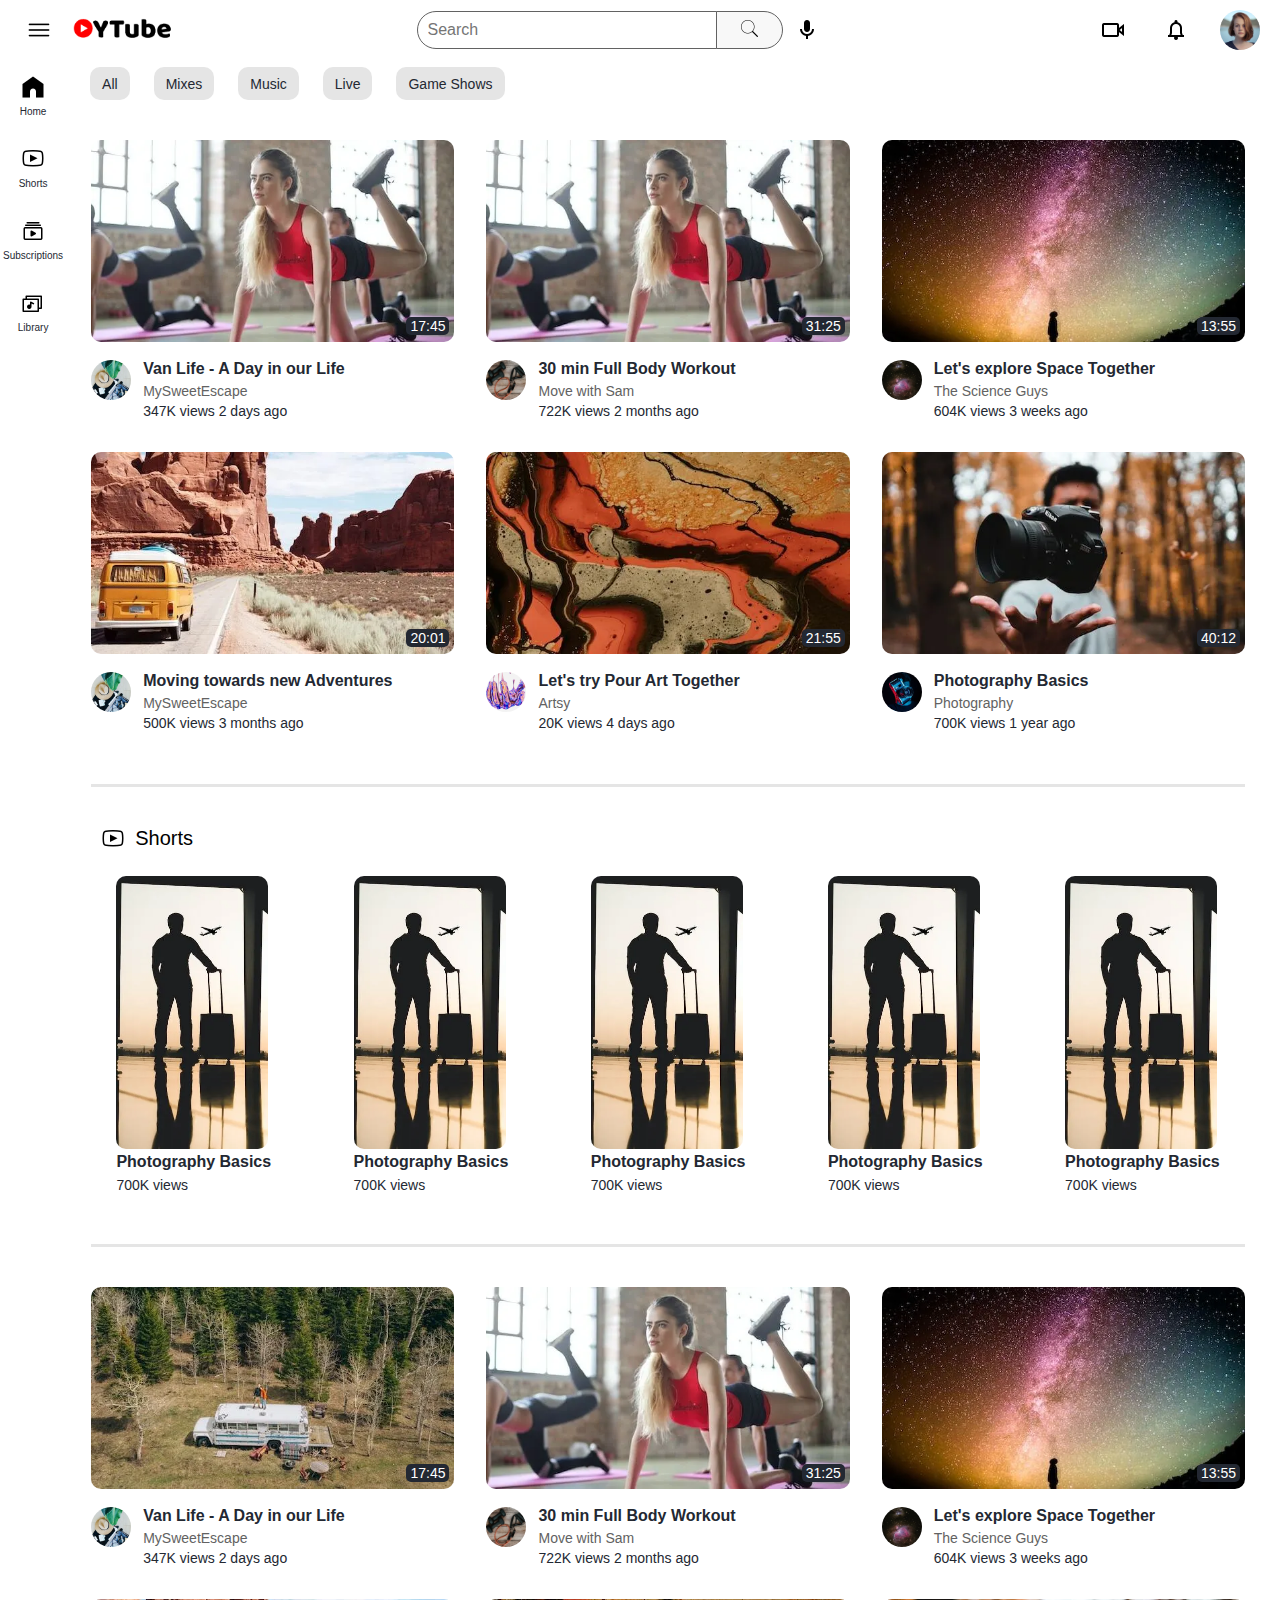
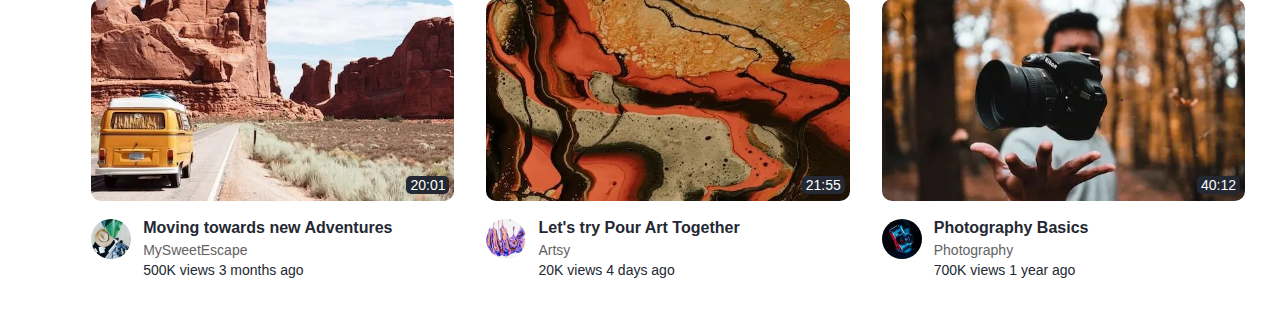
==== index.html @ 23b3bd8c "Add critical css" ====
<!DOCTYPE html>
<html lang="en">
<head>
    <meta charset="UTF-8">
    <meta http-equiv="X-UA-Compatible" content="IE=edge">
    <meta name="viewport" content="width=device-width, initial-scale=1.0">
    <meta name="description" content="So's version of a Youtube clone">
    <title>MyTube</title>
    
    <!--<link rel="stylesheet" href="critical.css"> -->
    <style type="text/css">
        * {
            margin: 0;
            padding: 0;
            font-family: "Roboto","Arial",sans-serif;
            box-sizing: border-box;
        }

        .bold {
            font-weight: 600;
        }

        .hidden {
            position: absolute;
            visibility:hidden;
            display:none;
        }


        a {
            color: #232832;
            text-decoration: none;
        }

        .overlay {
            background: #00000050;
            width: 100%;
            height: 100%;
            position: fixed;
            z-index: 2;
        }

        nav {
            display: flex;
            justify-content: space-between;
            width: 100%;
            height: 60px;
            padding: 10px 20px 10px 0px;
            
            background: #fff;
            z-index: 1;
            position: fixed;
        }



        /* ---------- TOP NAVIGATION BAR ---------- */

        /* ------ Nav left ------ */
        .nav-left {
            display: flex;
            justify-content: left;
            align-items: center;
            padding-left: 20px;
        }

        /* deals with aspect of icon hover */
        .round-icon {   
            padding: 7px;
            border-radius: 50%;
            cursor: pointer;
        }

        .logo {
            width: 100px;
            margin-left: 15px;
            cursor: pointer;
        }

        /* ------ Nav middle ------ */
        .nav-middle {
            display: flex;
            align-items: center;
        }

        .search-box {
            border: 1px solid #626262;
            border-radius: 20px 0 0 20px;
            padding: 9px 10px;
            width: 300px;
            display: flex;
            justify-content: space-between;
            margin-right: -1px;
        }

        .search-box input {
            border: none;
            outline: none;
            font-size: 16px;
        }

        .nav-middle button {
            background: #f8f8f8;
            border: none;
            border: 1px solid #626262;
            height: 38px;
            border-radius: 0 20px 20px 0;
            cursor: pointer;
            padding: 0 10px;
            margin-right: 5px;
        }

        .nav-middle button img {
            padding: 0 10px;
        }


        /* ------ Nav right ------ */
        .nav-right {
            display: flex;
            justify-content: left;
        }

        .nav-right ul {
            display: flex;
            justify-content: left;
            align-items: center;
        }

        ul li {
            display: flex;
            margin-left: 25px;
        }

        .user-icon {
            width: 40px;
            height: 40px;
            position: relative;
            overflow: hidden;
            border-radius: 50%;
            margin-left: 25px;
        }

        .user-icon img {
            height: 100%;
            width: auto;
            margin-left: -25%;
        }


        /* ---------- MAIN PAGE ---------- */

        .container {
            width: 100%;
            display: flex;
        }

        /* ------ Left Sidebar -- */
        .left-sidebar-small {
            width: 70px;
            font-size: 10px;
            margin-top: 40px;
            padding-top: 20px;
        }

        .icon {
            display: flex;
            flex-direction: column;
            align-items: center;
            padding: 15px 0;
            margin: 0px 3px;
            border-radius: 5px;
        }

        .icon img {
            margin-bottom: 7px;
            width: 24px;
            height: 24px;
        }


        .left-sidebar {
            width: 250px;
            left: -250px;
            background: #ffffff;
            position: fixed;
            overflow-y: hidden;
            top: 0px;
            bottom: 0;
            padding-top: 10px;
            z-index: 3;

            transition: 0.2s;
        }

        .links {
            padding: 12px;
        }

        .links p {
            padding: 4px 12px ;
            color: #232832;
            font-size: 16px;
        }

        .links a {
            display: flex;
            font-size: 14px;
            align-items: center;
            padding: 0 12px;
            height: 40px;
            border-radius: 8px;
        }

        .links a img {
            margin-right: 24px;
            width: 24px;
            height: auto;
        }

        hr {
            background-color: #e5e5e5;
            border: 0;
            height: 1px;
        }

        .left-sidebar hr {
            margin: 0 12px;
        }

        .subscription-img {
            border-radius: 50%;
        }

        .footer p {
            font-size: 12px;
            color: #626262;
        }

        /* ---------- Main Page ---------- */
        .main-container {
            display: flex;
            justify-content: center;
            width: 100%;
            padding: 0px 35px 70px 25px;
            margin-top: 60px;
        }

        /* ---- Sticky Genre List ---- */

        .genre-list {
            display: flex;
            width: 100%;
            margin-left: 80px;
            padding: 7px 10px 15px 10px;
            position: fixed;
            background: #fff;
            z-index: 1;
        }

        .genre-list a {
            background: #e5e5e5;
            height: 33px;
            border-radius: 10px;
            font-size: 14px;
            margin: 0 12px;
            padding: 12px;
            display: flex;
            align-items: center;
        }

        /* ---- Content ---- */
        .main-content {
            position: relative;
            top: 80px;
        }

        /* video grid */
        .video-grid {
            margin: 0 auto;
            display: grid;
            gap: 2rem;
            grid-template-columns: repeat(4, 1fr);
            justify-items: center; 
            
            /* display only first 2 rows of grid */
            grid-template-rows: 1fr 1fr;
            grid-auto-rows: 0;
            row-gap: 0;
            overflow: hidden;
        }



        .video {
            width: fit-content;
            margin-bottom: 2rem;
        }

        .thumbnail img {
            display: flex;
            width: 100%;
            aspect-ratio: 9/5;
            border-radius: 10px;
        }

        .thumbnail-overlay {
            position: relative;
            bottom: 25px ;
            display: flex;
            justify-content: flex-end;
        }

        .thumbnail-overlay span {
            color: #fff;
            background: #232832;
            font-size: 14px;
            padding: 1px 4px;
            border-radius: 5px;
            margin-right: 5px;
        }

        .thumbnail-details {
            display: flex;
        }



        .profile-image img{
            border-radius: 50%;
            width: 40px;
            /*aspect-ratio: 1/1;*/
            height: auto;
            margin-right: 12px;
        }

        .description h4 {
            margin-bottom: 5px;
            color: #232832;
        }

        .description p {
            font-size: 14px;
            margin-bottom: 3px;
            color: #626262;
        }

        .description span {
            font-size: 14px;
            color: #232832;
        }

        .main-container hr {
            height: 3px;
            margin-top: 20px;
            margin-bottom: 40px;
        }

        /* --- SHORTS --- */
        .shorts-container {
            margin-bottom: 50px;
        }

        .section-title {
            display: flex;
            align-items: center;
            margin: 25px 0;
        }

        .section-title img {
            margin: 0 10px;
        }

        .section-title span {
            font-size: 20px;
        }

        .shorts-gallery {
            max-width: 100%;
            margin: 0 auto;
            display: grid;
            gap: 2rem;
            grid-template-columns: repeat(6, 1fr);
            justify-items: center;

            /* display only first row of grid */
            grid-template-rows: 1fr;
            grid-auto-rows: 0;
            row-gap: 0;
            overflow: hidden;
        }

        .shorts-thumbnail {
            max-width: 9.5rem;
            display: flex;
        }

        .shorts-thumbnail img {
            width: 100%;
            aspect-ratio: 5/9;
            border-radius: 10px;
        }

        @media (max-width: 1407px) { 
            .video-grid {
                grid-template-columns: repeat(3, 1fr);
            }
            .shorts-gallery {
                grid-template-columns: repeat(5, 1fr);
            }
        }

        @media (max-width: 1152px) {
            .shorts-gallery {
                grid-template-columns: repeat(4, 1fr);
            }
        }

        @media (max-width: 1080px) { 
            .video-grid {
                grid-template-columns: repeat(2, 1fr);
            }
            .shorts-gallery {
                grid-template-columns: repeat(3, 1fr);
            }
        }

        @media (max-width: 900px) {
            .video-grid {
                grid-template-columns: repeat(1, 1fr);
            }
            .shorts-gallery {
                grid-template-columns: repeat(2, 1fr);
                max-width: 23rem;
            }
        }

    </style>


    <!-- load non-critical css asynchronously -->
    <link rel="preload" href="style.css" as="style" onload="this.onload=null;this.rel='stylesheet'">
    <noscript><link rel="stylesheet" href="style.css"></noscript>

    <link rel="shortcut icon" href="images/yt-favicon.ico"/>
</head>

<body>
    <div class="overlay hidden"></div>

    <!-- TOP NAVIGATION BAR -->
    <nav>
        <div class="nav-left">
            <img src="images/menu-icon.png" alt="" class="round-icon menu-icon" onclick="toggleSideNav()">
            <a href="index.html"><img src="images/logo.png" class="logo" alt="mytube logo"></a>
        </div>

        <div class="nav-middle">
            <div class="search-box">
                <input type="text" placeholder="Search">
            </div>
            <button><img src="images/icons8-search.png" alt="search"></button>
            <img src="images/microphone-icon.png" alt="" class="round-icon">

        </div>

        <div class="nav-right">
            <ul>
                <li class="round-icon"><img src="images/video-icon.png" alt=""></li>
                <li class="round-icon"><img src="images/bell-icon.png" alt=""></li>
            </ul>
            <div class="user-icon">
                <!--if browser supports WebP format, use that image; otherwise falls back to jpg version-->
                <picture>
                    <source srcset="images/user.webp" type="image/webp">
                    <img src="images/user.jpg" alt="">
                </picture>
            </div>
        </div>
    </nav>


    <!-- CONTENT -->
    <div class="container">
        
        <!-- LEFT SIDEBAR OPT 1 -->
        <div class="left-sidebar-small">
            <a class="icon" href="#"><img src="images/home.png" alt="">Home</a>
            <a class="icon" href="#"><img src="images/shorts.png" alt="">Shorts</a>
            <a class="icon" href="#"><img src="images/subscriptions.png" alt="">Subscriptions</a>
            <a class="icon" href="#"><img src="images/library.png" alt="">Library</a>
        </div>
        
        <!-- LEFT SIDEBAR OPT 2 -->
        <div class="left-sidebar">
            <div class="nav-left">
                <img src="images/menu-icon.png" alt="" class="round-icon menu-icon" onclick="toggleSideNav()">
                <a href="index.html"><img src="images/logo.png" class="logo" alt="mytube logo"></a>
            </div>

            <div class="links">
                <a href="#" class="bold"><img src="images/home.png" alt="">Home</a>
                <a href="#"><img src="images/shorts.png" alt="">Shorts</a>
                <a href="#"><img src="images/subscriptions.png" alt="">Subscriptions</a>
            </div>
            <hr>
            <div id="playlists" class="links">
                <a href="#"><img src="images/library.png" alt="">Library</a>
                <a href="#"><img src="images/history.png" alt="">History</a>
                <a href="#"><img src="images/videos.png" alt="">Your Videos</a>
                <a href="#"><img src="images/watchlater.png" alt="">Watch later</a>
                <a href="#"><img src="images/like.png" alt="">Liked videos</a>
                <a id="show-playlists" onclick="showPlaylists()" href="#"><img src="images/arrow-down.png" alt="">Show more</a>
                <a class="playl hidden" href="#"><img src="images/playlist.png" alt="">My Playlist 1</a>
                <a class="playl hidden" href="#"><img src="images/playlist.png" alt="">My Playlist 2</a>
                <a class="playl hidden" href="#"><img src="images/playlist.png" alt="">My Playlist 3</a>
            </div>
            <hr>
            <div id="subscriptions" class="links">
                <p>Subscriptions</p>
                <a href="#"><picture>
                    <source srcset="images/channel1.webp" type="image/webp">
                    <img src="images/channel1.jpg" alt="" class="subscription-img">
                </picture>Artsy</a>
                <a href="#"><picture>
                    <source srcset="images/channel2.webp" type="image/webp">
                    <img src="images/channel2.jpg" alt="" class="subscription-img">
                </picture>Photography</a>
                <a href="#"><picture>
                    <source srcset="images/channel3.webp" type="image/webp">
                    <img src="images/channel3.jpg" alt="" class="subscription-img">
                </picture>The Science Guys</a>
                <a href="#"><picture>
                    <source srcset="images/channel4.webp" type="image/webp">
                    <img src="images/channel4.jpg" alt="" class="subscription-img">
                </picture>Digitalz</a>
                <a id="show-subscript" onclick="showSubscriptions()" href="#"><img src="images/arrow-down.png" alt="">Show 2 more</a>
                <a class="subscript hidden" href="#"><picture>
                    <source srcset="images/channel5.webp" type="image/webp">
                    <img src="images/channel5.jpg" alt="" class="subscription-img">
                </picture>MySweetEscape</a>
                <a class="subscript hidden" href="#"><picture>
                    <source srcset="images/channel6.webp" type="image/webp">
                    <img src="images/channel6.jpg" alt="" class="subscription-img">
                </picture>Move with Sam</a>
            </div>
            <hr>
            <div class="links">
                <p>Explore</p>
                <a href="#"><img src="images/trending.png" alt="">Trending</a>
                <a href="#"><img src="images/music.png" alt="">Music</a>
                <a href="#"><img src="images/gaming.png" alt="">Gaming</a>
                <a href="#"><img src="images/sports.png" alt="">Sports</a>
            </div>
            <hr>
            <div class="links">
                <p>More from YTube</p>
                <a href="#"><img src="images/yt-premium.png" alt="">YTube Premium</a>
                <a href="#"><img src="images/yt-studio.png" alt="">YTube Studio</a>
                <a href="#"><img src="images/yt-music.png" alt="">YTube Music</a>
                <a href="#"><img src="images/yt-kids.png" alt="">YTube Kids</a>
            </div>
            <hr>
            <div class="links">
                <a href="#"><img src="images/settings.png" alt="">Settings</a>
                <a href="#"><img src="images/report.png" alt="">Report history</a>
                <a href="#"><img src="images/help.png" alt="">Help</a>
                <a href="#"><img src="images/feedback.png" alt="">Send feedback</a>
            </div>
            <hr>
            <div class="footer links">
                <p>Copyright 2023 - Sonia S.</p>
            </div>
        </div>
        

        <!-- MAIN CONTENT -->
        <div class="main-container">

            <!-- Genres -->
            <div class="genre-list">
                <a href="#">All</a>
                <a href="#">Mixes</a>
                <a href="#">Music</a>
                <a href="#">Live</a>
                <a href="#">Game Shows</a>
                <!--<a href="#">Arts</a>
                <a href="#">Cooking</a>
                <a href="#">Watched</a>
                <a href="#">New</a> -->
            </div>


            <div class="main-content">

                <!-- Videos -->
                <div class="video-grid">
                    <div class="video">
                        <div class="thumbnail">
                            <a href="video.html">
                                <picture>
                                    <source srcset="images/thumbnail2.webp" type="image/webp">
                                    <img src="images/thumbnail1.jpg" alt="">
                                </picture> 
                                <div class="thumbnail-overlay">
                                    <span>17:45</span>
                                </div>
                            </a>
                        </div>
                        <div class="thumbnail-details">
                            <div class="profile-image">
                                <picture>
                                    <source srcset="images/channel5.webp" type="image/webp">
                                    <img src="images/channel5.jpg" alt="">
                                </picture> 
                            </div> 
                            <div class="description">
                                <h4>Van Life - A Day in our Life</h4>
                                <p>MySweetEscape</p>
                                <span>347K views 2 days ago</span>
                            </div> 
                        </div>
                    </div>
                    <div class="video">
                        <div class="thumbnail">
                            <a href="video.html">
                                <picture>
                                    <source srcset="images/thumbnail2.webp" type="image/webp">
                                    <img src="images/thumbnail2.jpg" alt="">
                                </picture> 
                                <div class="thumbnail-overlay">
                                    <span>31:25</span>
                                </div>  
                            </a>
                        </div>
                        <div class="thumbnail-details">
                            <div class="profile-image">
                                <picture>
                                    <source srcset="images/channel6.webp" type="image/webp">
                                    <img src="images/channel6.jpg" alt="">
                                </picture>
                            </div>
                            <div class="description">
                                <h4>30 min Full Body Workout</h4>
                                <p>Move with Sam</p>
                                <span>722K views 2 months ago</span>
                            </div>
                        </div>
                    </div>
                    <div class="video">
                        <div class="thumbnail">
                            <a href="video.html">
                                <picture>
                                    <source srcset="images/thumbnail3.webp" type="image/webp">
                                    <img src="images/thumbnail3.jpg" alt="">
                                </picture> 
                                <div class="thumbnail-overlay">
                                    <span>13:55</span>
                                </div>
                            </a>
                        </div>
                        <div class="thumbnail-details">
                            <div class="profile-image">
                                <picture>
                                    <source srcset="images/channel3.webp" type="image/webp">
                                    <img src="images/channel3.jpg" alt="">
                                </picture>
                            </div>
                            <div class="description">
                                <h4>Let's explore Space Together</h4>
                                <p>The Science Guys</p>
                                <span>604K views 3 weeks ago</span>
                            </div>
                        </div>
                    </div>  
                    <div class="video">
                        <div class="thumbnail">
                            <a href="video.html">
                                <picture>
                                    <source srcset="images/thumbnail4.webp" type="image/webp">
                                    <img src="images/thumbnail4.jpg" alt="">
                                </picture> 
                                <div class="thumbnail-overlay">
                                    <span>20:01</span>
                                </div>
                            </a>
                        </div>
                        <div class="thumbnail-details">
                            <div class="profile-image">
                                <picture>
                                    <source srcset="images/channel5.webp" type="image/webp">
                                    <img src="images/channel5.jpg" alt="">
                                </picture>
                            </div>
                            <div class="description">
                                <h4>Moving towards new Adventures</h4>
                                <p>MySweetEscape</p>
                                <span>500K views 3 months ago</span>
                            </div>
                        </div>
                    </div> 
                    <div class="video">
                        <div class="thumbnail">
                            <a href="video.html">
                                <picture>
                                    <source srcset="images/thumbnail5.webp" type="image/webp">
                                    <img src="images/thumbnail5.jpg" alt="">
                                </picture> 
                                <div class="thumbnail-overlay">
                                    <span>21:55</span>
                                </div>
                            </a>
                        </div>
                        <div class="thumbnail-details">
                            <div class="profile-image">
                                <picture>
                                    <source srcset="images/channel4.webp" type="image/webp">
                                    <img src="images/channel4.jpg" alt="">
                                </picture>
                            </div>
                            <div class="description">
                                <h4>Let's try Pour Art Together</h4>
                                <p>Artsy</p>
                                <span>20K views 4 days ago</span>
                            </div>
                        </div>
                    </div> 
                    <div class="video">
                        <div class="thumbnail">
                            <a href="video.html">
                                <picture>
                                    <source srcset="images/thumbnail6.webp" type="image/webp">
                                    <img src="images/thumbnail6.jpg" alt="">
                                </picture> 
                                <div class="thumbnail-overlay">
                                    <span>40:12</span>
                                </div>
                            </a>
                        </div>
                        <div class="thumbnail-details">
                            <div class="profile-image">
                                <picture>
                                    <source srcset="images/channel2.webp" type="image/webp">
                                    <img src="images/channel2.jpg" alt="">
                                </picture>
                            </div>
                            <div class="description">
                                <h4>Photography Basics</h4>
                                <p>Photography</p>
                                <span>700K views 1 year ago</span>
                            </div>
                        </div>
                    </div>  
                    <div class="video">
                        <div class="thumbnail">
                            <a href="video.html">
                                <picture>
                                    <source srcset="images/thumbnail1.webp" type="image/webp">
                                    <img src="images/thumbnail1.jpg" alt="">
                                </picture>  
                                <div class="thumbnail-overlay">
                                    <span>17:45</span>
                                </div>
                            </a>
                            
                        </div>
                        <div class="thumbnail-details">
                            <div class="profile-image">
                                <picture>
                                    <source srcset="images/channel5.webp" type="image/webp">
                                    <img src="images/channel5.jpg" alt="">
                                </picture>
                            </div> 
                            <div class="description">
                                <h4>Van Life - A Day in our Life</h4>
                                <p>MySweetEscape</p>
                                <span>347K views 2 days ago</span>
                            </div> 
                        </div>
                    </div>
                    <div class="video">
                        <div class="thumbnail">
                            <a href="video.html">
                                <picture>
                                    <source srcset="images/thumbnail2.webp" type="image/webp">
                                    <img src="images/thumbnail2.jpg" alt="">
                                </picture> 
                                <div class="thumbnail-overlay">
                                    <span>31:25</span>
                                </div>  
                            </a>
                        </div>
                        <div class="thumbnail-details">
                            <div class="profile-image">
                                <picture>
                                    <source srcset="images/channel6.webp" type="image/webp">
                                    <img src="images/channel6.jpg" alt="">
                                </picture>
                            </div>
                            <div class="description">
                                <h4>30 min Full Body Workout</h4>
                                <p>Move with Sam</p>
                                <span>722K views 2 months ago</span>
                            </div>
                        </div>
                    </div>                
                </div>

                <hr>

                <!-- Shorts -->
                <div class="shorts-container">
                    <div class="section-title">
                        <img src="images/shorts.png" alt="">
                    <span>Shorts</span>
                    </div>
                    <div class="shorts-gallery">
                        <div class="shorts">
                            <div class="shorts-thumbnail">
                                <a href="#">
                                    <picture>
                                        <source srcset="images/short1.webp" type="image/webp">
                                        <img src="images/short1.jpg" alt="Short video titled short 1">
                                    </picture>
                                </a>
                            </div>
                            <div class="thumbnail-details">
                                <div class="description">
                                    <h4>Photography Basics</h4>
                                    <span>700K views</span>
                                </div>
                            </div>
                        </div> 
                        <div class="shorts">
                            <div class="shorts-thumbnail">
                                <a href="#">
                                    <picture>
                                        <source srcset="images/short1.webp" type="image/webp">
                                        <img src="images/short1.jpg" alt="Short video titled short 2">
                                    </picture>
                                </a>
                            </div>
                            <div class="thumbnail-details">
                                <div class="description">
                                    <h4>Photography Basics</h4>
                                    <span>700K views</span>
                                </div>
                            </div>
                        </div> 
                        <div class="shorts">
                            <div class="shorts-thumbnail">
                                <a href="#">
                                    <picture>
                                        <source srcset="images/short1.webp" type="image/webp">
                                        <img src="images/short1.jpg" alt="Short video titled short 3">
                                    </picture>
                                </a>
                            </div>
                            <div class="thumbnail-details">
                                <div class="description">
                                    <h4>Photography Basics</h4>
                                    <span>700K views</span>
                                </div>
                            </div>
                        </div> 
                        <div class="shorts">
                            <div class="shorts-thumbnail">
                                <a href="#">
                                    <picture>
                                        <source srcset="images/short1.webp" type="image/webp">
                                        <img src="images/short1.jpg" alt="Short video titled short 4">
                                    </picture>
                                </a>
                            </div>
                            <div class="thumbnail-details">
                                <div class="description">
                                    <h4>Photography Basics</h4>
                                    <span>700K views</span>
                                </div>
                            </div>
                        </div> 
                        <div class="shorts">
                            <div class="shorts-thumbnail">
                                <a href="#">
                                    <picture>
                                        <source srcset="images/short1.webp" type="image/webp">
                                        <img src="images/short1.jpg" alt="Short video titled short 5">
                                    </picture>
                                </a>
                            </div>
                            <div class="thumbnail-details">
                                <div class="description">
                                    <h4>Photography Basics</h4>
                                    <span>700K views</span>
                                </div>
                            </div>
                        </div> 
                        <div class="shorts">
                            <div class="shorts-thumbnail">
                                <a href="#">
                                    <picture>
                                        <source srcset="images/short1.webp" type="image/webp">
                                        <img src="images/short1.jpg" alt="Short video titled short 6">
                                    </picture>
                                </a>
                            </div>
                            <div class="thumbnail-details">
                                <div class="description">
                                    <h4>Photography Basics</h4>
                                    <span>700K views</span>
                                </div>
                            </div>
                        </div> 
                    </div>
                </div>

                <hr>
                
                <!-- Videos -->
                <div class="video-grid">
                    <div class="video">
                        <div class="thumbnail">
                            <a href="video.html">
                                <picture>
                                    <source srcset="images/thumbnail1.webp" type="image/webp">
                                    <img src="images/thumbnail1.jpg" alt="">
                                </picture> 
                                <div class="thumbnail-overlay">
                                    <span>17:45</span>
                                </div>
                            </a>
                            
                        </div>
                        <div class="thumbnail-details">
                            <div class="profile-image">
                                <picture>
                                    <source srcset="images/channel5.webp" type="image/webp">
                                    <img src="images/channel5.jpg" alt="">
                                </picture> 
                            </div> 
                            <div class="description">
                                <h4>Van Life - A Day in our Life</h4>
                                <p>MySweetEscape</p>
                                <span>347K views 2 days ago</span>
                            </div> 
                        </div>
                    </div>
                    <div class="video">
                        <div class="thumbnail">
                            <a href="video.html">
                                <picture>
                                    <source srcset="images/thumbnail2.webp" type="image/webp">
                                    <img src="images/thumbnail2.jpg" alt="">
                                </picture> 
                                <div class="thumbnail-overlay">
                                    <span>31:25</span>
                                </div>  
                            </a>
                        </div>
                        <div class="thumbnail-details">
                            <div class="profile-image">
                                <picture>
                                    <source srcset="images/channel6.webp" type="image/webp">
                                    <img src="images/channel6.jpg" alt="">
                                </picture>
                            </div>
                            <div class="description">
                                <h4>30 min Full Body Workout</h4>
                                <p>Move with Sam</p>
                                <span>722K views 2 months ago</span>
                            </div>
                        </div>
                    </div>
                    <div class="video">
                        <div class="thumbnail">
                            <a href="video.html">
                                <picture>
                                    <source srcset="images/thumbnail3.webp" type="image/webp">
                                    <img src="images/thumbnail3.jpg" alt="">
                                </picture> 
                                <div class="thumbnail-overlay">
                                    <span>13:55</span>
                                </div>
                            </a>
                        </div>
                        <div class="thumbnail-details">
                            <div class="profile-image">
                                <picture>
                                    <source srcset="images/channel3.webp" type="image/webp">
                                    <img src="images/channel3.jpg" alt="">
                                </picture>
                            </div>
                            <div class="description">
                                <h4>Let's explore Space Together</h4>
                                <p>The Science Guys</p>
                                <span>604K views 3 weeks ago</span>
                            </div>
                        </div>
                    </div>  
                    <div class="video">
                        <div class="thumbnail">
                            <a href="video.html">
                                <picture>
                                    <source srcset="images/thumbnail4.webp" type="image/webp">
                                    <img src="images/thumbnail4.jpg" alt="">
                                </picture> 
                                <div class="thumbnail-overlay">
                                    <span>20:01</span>
                                </div>
                            </a>
                        </div>
                        <div class="thumbnail-details">
                            <div class="profile-image">
                                <picture>
                                    <source srcset="images/channel5.webp" type="image/webp">
                                    <img src="images/channel5.jpg" alt="">
                                </picture>
                            </div>
                            <div class="description">
                                <h4>Moving towards new Adventures</h4>
                                <p>MySweetEscape</p>
                                <span>500K views 3 months ago</span>
                            </div>
                        </div>
                    </div> 
                    <div class="video">
                        <div class="thumbnail">
                            <a href="video.html">
                                <picture>
                                    <source srcset="images/thumbnail5.webp" type="image/webp">
                                    <img src="images/thumbnail5.jpg" alt="">
                                </picture> 
                                <div class="thumbnail-overlay">
                                    <span>21:55</span>
                                </div>
                            </a>
                        </div>
                        <div class="thumbnail-details">
                            <div class="profile-image">
                                <picture>
                                    <source srcset="images/channel4.webp" type="image/webp">
                                    <img src="images/channel4.jpg" alt="">
                                </picture>
                            </div>
                            <div class="description">
                                <h4>Let's try Pour Art Together</h4>
                                <p>Artsy</p>
                                <span>20K views 4 days ago</span>
                            </div>
                        </div>
                    </div> 
                    <div class="video">
                        <div class="thumbnail">
                            <a href="video.html">
                                <picture>
                                    <source srcset="images/thumbnail6.webp" type="image/webp">
                                    <img src="images/thumbnail6.jpg" alt="">
                                </picture> 
                                <div class="thumbnail-overlay">
                                    <span>40:12</span>
                                </div>
                            </a>
                        </div>
                        <div class="thumbnail-details">
                            <div class="profile-image">
                                <picture>
                                    <source srcset="images/channel2.webp" type="image/webp">
                                    <img src="images/channel2.jpg" alt="">
                                </picture>
                            </div>
                            <div class="description">
                                <h4>Photography Basics</h4>
                                <p>Photography</p>
                                <span>700K views 1 year ago</span>
                            </div>
                        </div>
                    </div>  
                    <div class="video">
                        <div class="thumbnail">
                            <a href="video.html">
                                <picture>
                                    <source srcset="images/thumbnail1.webp" type="image/webp">
                                    <img src="images/thumbnail1.jpg" alt="">
                                </picture>  
                                <div class="thumbnail-overlay">
                                    <span>17:45</span>
                                </div>
                            </a>
                            
                        </div>
                        <div class="thumbnail-details">
                            <div class="profile-image">
                                <picture>
                                    <source srcset="images/channel5.webp" type="image/webp">
                                    <img src="images/channel5.jpg" alt="">
                                </picture>
                            </div> 
                            <div class="description">
                                <h4>Van Life - A Day in our Life</h4>
                                <p>MySweetEscape</p>
                                <span>347K views 2 days ago</span>
                            </div> 
                        </div>
                    </div>
                    <div class="video">
                        <div class="thumbnail">
                            <a href="video.html">
                                <picture>
                                    <source srcset="images/thumbnail2.webp" type="image/webp">
                                    <img src="images/thumbnail2.jpg" alt="">
                                </picture> 
                                <div class="thumbnail-overlay">
                                    <span>31:25</span>
                                </div>  
                            </a>
                        </div>
                        <div class="thumbnail-details">
                            <div class="profile-image">
                                <picture>
                                    <source srcset="images/channel6.webp" type="image/webp">
                                    <img src="images/channel6.jpg" alt="">
                                </picture>
                            </div>
                            <div class="description">
                                <h4>30 min Full Body Workout</h4>
                                <p>Move with Sam</p>
                                <span>722K views 2 months ago</span>
                            </div>
                        </div>
                    </div>                
                </div>
            </div>

        </div>


    </div>

    <script src="script.js" defer></script>
</body>
</html>
---- critical.css ----
* {
    margin: 0;
    padding: 0;
    font-family: "Roboto","Arial",sans-serif;
    box-sizing: border-box;
}

.bold {
    font-weight: 600;
}

.hidden {
    position: absolute;
    visibility:hidden;
    display:none;
}


a {
    color: #232832;
    text-decoration: none;
}

.overlay {
    background: #00000050;
    width: 100%;
    height: 100%;
    position: fixed;
    z-index: 2;
}

nav {
    display: flex;
    justify-content: space-between;
    width: 100%;
    height: 60px;
    padding: 10px 20px 10px 0px;
    
    background: #fff;
    z-index: 1;
    position: fixed;
}



/* ---------- TOP NAVIGATION BAR ---------- */

/* ------ Nav left ------ */
.nav-left {
    display: flex;
    justify-content: left;
    align-items: center;
    padding-left: 20px;
}

/* deals with aspect of icon hover */
.round-icon {   
    padding: 7px;
    border-radius: 50%;
    cursor: pointer;
}

.logo {
    width: 100px;
    margin-left: 15px;
    cursor: pointer;
}

/* ------ Nav middle ------ */
.nav-middle {
    display: flex;
    align-items: center;
}

.search-box {
    border: 1px solid #626262;
    border-radius: 20px 0 0 20px;
    padding: 9px 10px;
    width: 300px;
    display: flex;
    justify-content: space-between;
    margin-right: -1px;
}

.search-box input {
    border: none;
    outline: none;
    font-size: 16px;
}

.nav-middle button {
    background: #f8f8f8;
    border: none;
    border: 1px solid #626262;
    height: 38px;
    border-radius: 0 20px 20px 0;
    cursor: pointer;
    padding: 0 10px;
    margin-right: 5px;
}

.nav-middle button img {
    padding: 0 10px;
}


/* ------ Nav right ------ */
.nav-right {
    display: flex;
    justify-content: left;
}

.nav-right ul {
    display: flex;
    justify-content: left;
    align-items: center;
}

ul li {
    display: flex;
    margin-left: 25px;
}

.user-icon {
    width: 40px;
    height: 40px;
    position: relative;
    overflow: hidden;
    border-radius: 50%;
    margin-left: 25px;
}

.user-icon img {
    height: 100%;
    width: auto;
    margin-left: -25%;
}


/* ---------- MAIN PAGE ---------- */

.container {
    width: 100%;
    display: flex;
}

/* ------ Left Sidebar -- */
.left-sidebar-small {
    width: 70px;
    font-size: 10px;
    margin-top: 40px;
    padding-top: 20px;
}

.icon {
    display: flex;
    flex-direction: column;
    align-items: center;
    padding: 15px 0;
    margin: 0px 3px;
    border-radius: 5px;
}

.icon img {
    margin-bottom: 7px;
    width: 24px;
    height: 24px;
}


.left-sidebar {
    width: 250px;
    left: -250px;
    background: #ffffff;
    position: fixed;
    overflow-y: hidden;
    top: 0px;
    bottom: 0;
    padding-top: 10px;
    z-index: 3;

    transition: 0.2s;
}

.links {
    padding: 12px;
}

.links p {
    padding: 4px 12px ;
    color: #232832;
    font-size: 16px;
}

.links a {
    display: flex;
    font-size: 14px;
    align-items: center;
    padding: 0 12px;
    height: 40px;
    border-radius: 8px;
}

.links a img {
    margin-right: 24px;
    width: 24px;
    height: auto;
}

hr {
    background-color: #e5e5e5;
    border: 0;
    height: 1px;
}

.left-sidebar hr {
    margin: 0 12px;
}

.subscription-img {
    border-radius: 50%;
}

.footer p {
    font-size: 12px;
    color: #626262;
}

/* ---------- Main Page ---------- */
.main-container {
    display: flex;
    justify-content: center;
    width: 100%;
    padding: 0px 35px 70px 25px;
    margin-top: 60px;
}

/* ---- Sticky Genre List ---- */

.genre-list {
    display: flex;
    width: 100%;
    margin-left: 80px;
    padding: 7px 10px 15px 10px;
    position: fixed;
    background: #fff;
    z-index: 1;
}

.genre-list a {
    background: #e5e5e5;
    height: 33px;
    border-radius: 10px;
    font-size: 14px;
    margin: 0 12px;
    padding: 12px;
    display: flex;
    align-items: center;
}

/* ---- Content ---- */
.main-content {
    position: relative;
    top: 80px;
}

/* video grid */
.video-grid {
    margin: 0 auto;
    display: grid;
    gap: 2rem;
    grid-template-columns: repeat(4, 1fr);
    justify-items: center; 
    
    /* display only first 2 rows of grid */
    grid-template-rows: 1fr 1fr;
    grid-auto-rows: 0;
    row-gap: 0;
    overflow: hidden;
}



.video {
    width: fit-content;
    margin-bottom: 2rem;
}

.thumbnail img {
    display: flex;
    width: 100%;
    aspect-ratio: 9/5;
    border-radius: 10px;
}

.thumbnail-overlay {
    position: relative;
    bottom: 25px ;
    display: flex;
    justify-content: flex-end;
}

.thumbnail-overlay span {
    color: #fff;
    background: #232832;
    font-size: 14px;
    padding: 1px 4px;
    border-radius: 5px;
    margin-right: 5px;
}

.thumbnail-details {
    display: flex;
}



.profile-image img{
    border-radius: 50%;
    width: 40px;
    /*aspect-ratio: 1/1;*/
    height: auto;
    margin-right: 12px;
}

.description h4 {
    margin-bottom: 5px;
    color: #232832;
}

.description p {
    font-size: 14px;
    margin-bottom: 3px;
    color: #626262;
}

.description span {
    font-size: 14px;
    color: #232832;
}

.main-container hr {
    height: 3px;
    margin-top: 20px;
    margin-bottom: 40px;
}

/* --- SHORTS --- */
.shorts-container {
    margin-bottom: 50px;
}

.section-title {
    display: flex;
    align-items: center;
    margin: 25px 0;
}

.section-title img {
    margin: 0 10px;
}

.section-title span {
    font-size: 20px;
}

.shorts-gallery {
    max-width: 100%;
    margin: 0 auto;
    display: grid;
    gap: 2rem;
    grid-template-columns: repeat(6, 1fr);
    justify-items: center;

    /* display only first row of grid */
    grid-template-rows: 1fr;
    grid-auto-rows: 0;
    row-gap: 0;
    overflow: hidden;
}

.shorts-thumbnail {
    max-width: 9.5rem;
    display: flex;
}

.shorts-thumbnail img {
    width: 100%;
    aspect-ratio: 5/9;
    border-radius: 10px;
}

@media (max-width: 1407px) { 
    .video-grid {
        grid-template-columns: repeat(3, 1fr);
    }
    .shorts-gallery {
        grid-template-columns: repeat(5, 1fr);
    }
}

@media (max-width: 1152px) {
    .shorts-gallery {
        grid-template-columns: repeat(4, 1fr);
    }
}

@media (max-width: 1080px) { 
    .video-grid {
        grid-template-columns: repeat(2, 1fr);
    }
    .shorts-gallery {
        grid-template-columns: repeat(3, 1fr);
    }
}

@media (max-width: 900px) {
    .video-grid {
        grid-template-columns: repeat(1, 1fr);
    }
    .shorts-gallery {
        grid-template-columns: repeat(2, 1fr);
        max-width: 23rem;
    }
}
---- style.css ----
/* ---------- TOP NAVIGATION BAR ---------- */


/* ------ Nav left ------ */

.round-icon:hover {
    background-color: #e5e5e5;
}

/* ------ Nav middle ------ */
.nav-middle button:hover {
    background: #f2f2f2;
}


/* ---------------------------------------------------------------------- */

/* ---------- MAIN PAGE ---------- */


/* ------ Left Sidebar -- */

.icon:hover {
    background: #e5e5e5;
}

.left-sidebar:hover {
    overflow-y: scroll;
}

.left-sidebar::-webkit-scrollbar {
    width: 10px;
}

.left-sidebar::-webkit-scrollbar-thumb {
    background: #6262628e; 
    border-radius: 10px;
}

.links a:hover {
    background-color: #f2f2f2;
}



/* ---------------------------------- */
/* ----------- VIDEO PAGE ----------- */
/* ---------------------------------- */

.main {
    display: flex;
    justify-content: center;
    width: 100%;
    padding: 70px 35px 70px 25px;
}

/* ------- CONTENT ------- */
.content {
    /*width: 100%;*/
    width: 1200px;
    margin-right: 20px;
}

iframe {
    width: 100%;
    
    min-height: 400px;
    margin: 10px 0;
}

.detail-header {
    margin: 10px 0;
    display: flex;
    justify-content: space-between;
}

button {
    border: none;
    padding: 5px 10px;
    height: fit-content;
    background: none;
}

button:hover {
    cursor: pointer;
}

.detail-header button {
    background: #f2f2f2;
    border-radius: 30px;
    font-size: 14px;
    font-weight: 600;
}

.detail-header button:hover {
    background: #e5e5e5;
}

.left {
    display: flex;
}

button span {
    margin-left: 5px;
}

.subscribed-btn {
    margin-left: 20px;
    display: flex;
    align-items: center;
}

.right {
    display: flex;
}

.reaction-btn {
    margin-left: 20px;
    display: flex;
    align-items: center;
}

#like-btn {
    border-radius: 30px 0 0 30px;
    border-right: 1px solid #e5e5e5;
}

#dislike-btn {
    border-radius: 0 30px 30px 0;
    margin-left: 0;
}

.video-description {
    background: #f2f2f2;
    margin: 20px 0;
    padding: 15px;
    border-radius: 10px;
    line-height: 20px;
    font-size: 14px;
}

.description-header {
    font-weight: 600;
}

.video-description .hashtag {
    color: #7f7f7f;
}

.heading {
    display: flex;
    align-items: center;
    margin-bottom: 20px;
}

.heading h4 {
    margin-right: 30px;
}

.sort-btn {
    display: flex;
    align-items: center;
    font-size: 13px;
    font-weight: 600;
    padding: 0;
}

.sort-btn img {
    margin-right: 7px;
}

.description {
    width: 100%;
}

.description input {
    border: none;
    margin: 5px 0;
    font-size: 14px;
}

.comments {
    margin-top: 30px;
}

.user-id {
    font-weight: 600;
    font-size: 13px;
}

.comment-date {
    font-size: 12px;
    color: #626262;
}

.comment-text {
    margin-top: 7px;
    margin-bottom: 10px;
    font-size: 14px;
}

.reactions {
    display: flex;
    align-items: center;
    font-size: 12px;
}

.reactions div {
    margin-right: 15px;
}

.comment-likes {
    display: flex;
    align-items: center;
}

.comment-likes span {
    margin-left: 6px;
    color: #626262;
}

.replies button {
    border-radius: 30px;
    color: #2961d3;
    display: flex;
    align-items: center;
    margin-left: -8px;
    margin-top: 5px;
}

.replies button:hover {
    background: #5aa6f73a;
}

.comments .thumbnail-details {
    margin-bottom: 15px;
}



/* ------- RIGHT SIDEBAR ------- */
.right-sidebar {
    width: 550px; 
    margin-top: 10px;
}

.right-sidebar .thumbnail-details {
    margin-bottom: 5px;
    cursor: pointer;
}
.right-sidebar h4 {
    font-size: 14px;
}

.right-sidebar p, .right-sidebar span {
    font-size: 12px;
    color: #626262;
}

.small-thumbnail img {
    width: 160px;
    border-radius: 10px;
    margin-right: 10px;
}


@media (max-width: 1000px) {
    .main {
        /*display: block;*/
        margin-right: 25px;
    }
    .content {
        width: 100%;
    }
    .right-sidebar {
        width: 100%;
        margin-bottom: 40px;
    }
    
}
---- style.css ----
/* ---------- TOP NAVIGATION BAR ---------- */


/* ------ Nav left ------ */

.round-icon:hover {
    background-color: #e5e5e5;
}

/* ------ Nav middle ------ */
.nav-middle button:hover {
    background: #f2f2f2;
}


/* ---------------------------------------------------------------------- */

/* ---------- MAIN PAGE ---------- */


/* ------ Left Sidebar -- */

.icon:hover {
    background: #e5e5e5;
}

.left-sidebar:hover {
    overflow-y: scroll;
}

.left-sidebar::-webkit-scrollbar {
    width: 10px;
}

.left-sidebar::-webkit-scrollbar-thumb {
    background: #6262628e; 
    border-radius: 10px;
}

.links a:hover {
    background-color: #f2f2f2;
}



/* ---------------------------------- */
/* ----------- VIDEO PAGE ----------- */
/* ---------------------------------- */

.main {
    display: flex;
    justify-content: center;
    width: 100%;
    padding: 70px 35px 70px 25px;
}

/* ------- CONTENT ------- */
.content {
    /*width: 100%;*/
    width: 1200px;
    margin-right: 20px;
}

iframe {
    width: 100%;
    
    min-height: 400px;
    margin: 10px 0;
}

.detail-header {
    margin: 10px 0;
    display: flex;
    justify-content: space-between;
}

button {
    border: none;
    padding: 5px 10px;
    height: fit-content;
    background: none;
}

button:hover {
    cursor: pointer;
}

.detail-header button {
    background: #f2f2f2;
    border-radius: 30px;
    font-size: 14px;
    font-weight: 600;
}

.detail-header button:hover {
    background: #e5e5e5;
}

.left {
    display: flex;
}

button span {
    margin-left: 5px;
}

.subscribed-btn {
    margin-left: 20px;
    display: flex;
    align-items: center;
}

.right {
    display: flex;
}

.reaction-btn {
    margin-left: 20px;
    display: flex;
    align-items: center;
}

#like-btn {
    border-radius: 30px 0 0 30px;
    border-right: 1px solid #e5e5e5;
}

#dislike-btn {
    border-radius: 0 30px 30px 0;
    margin-left: 0;
}

.video-description {
    background: #f2f2f2;
    margin: 20px 0;
    padding: 15px;
    border-radius: 10px;
    line-height: 20px;
    font-size: 14px;
}

.description-header {
    font-weight: 600;
}

.video-description .hashtag {
    color: #7f7f7f;
}

.heading {
    display: flex;
    align-items: center;
    margin-bottom: 20px;
}

.heading h4 {
    margin-right: 30px;
}

.sort-btn {
    display: flex;
    align-items: center;
    font-size: 13px;
    font-weight: 600;
    padding: 0;
}

.sort-btn img {
    margin-right: 7px;
}

.description {
    width: 100%;
}

.description input {
    border: none;
    margin: 5px 0;
    font-size: 14px;
}

.comments {
    margin-top: 30px;
}

.user-id {
    font-weight: 600;
    font-size: 13px;
}

.comment-date {
    font-size: 12px;
    color: #626262;
}

.comment-text {
    margin-top: 7px;
    margin-bottom: 10px;
    font-size: 14px;
}

.reactions {
    display: flex;
    align-items: center;
    font-size: 12px;
}

.reactions div {
    margin-right: 15px;
}

.comment-likes {
    display: flex;
    align-items: center;
}

.comment-likes span {
    margin-left: 6px;
    color: #626262;
}

.replies button {
    border-radius: 30px;
    color: #2961d3;
    display: flex;
    align-items: center;
    margin-left: -8px;
    margin-top: 5px;
}

.replies button:hover {
    background: #5aa6f73a;
}

.comments .thumbnail-details {
    margin-bottom: 15px;
}



/* ------- RIGHT SIDEBAR ------- */
.right-sidebar {
    width: 550px; 
    margin-top: 10px;
}

.right-sidebar .thumbnail-details {
    margin-bottom: 5px;
    cursor: pointer;
}
.right-sidebar h4 {
    font-size: 14px;
}

.right-sidebar p, .right-sidebar span {
    font-size: 12px;
    color: #626262;
}

.small-thumbnail img {
    width: 160px;
    border-radius: 10px;
    margin-right: 10px;
}


@media (max-width: 1000px) {
    .main {
        /*display: block;*/
        margin-right: 25px;
    }
    .content {
        width: 100%;
    }
    .right-sidebar {
        width: 100%;
        margin-bottom: 40px;
    }
    
}
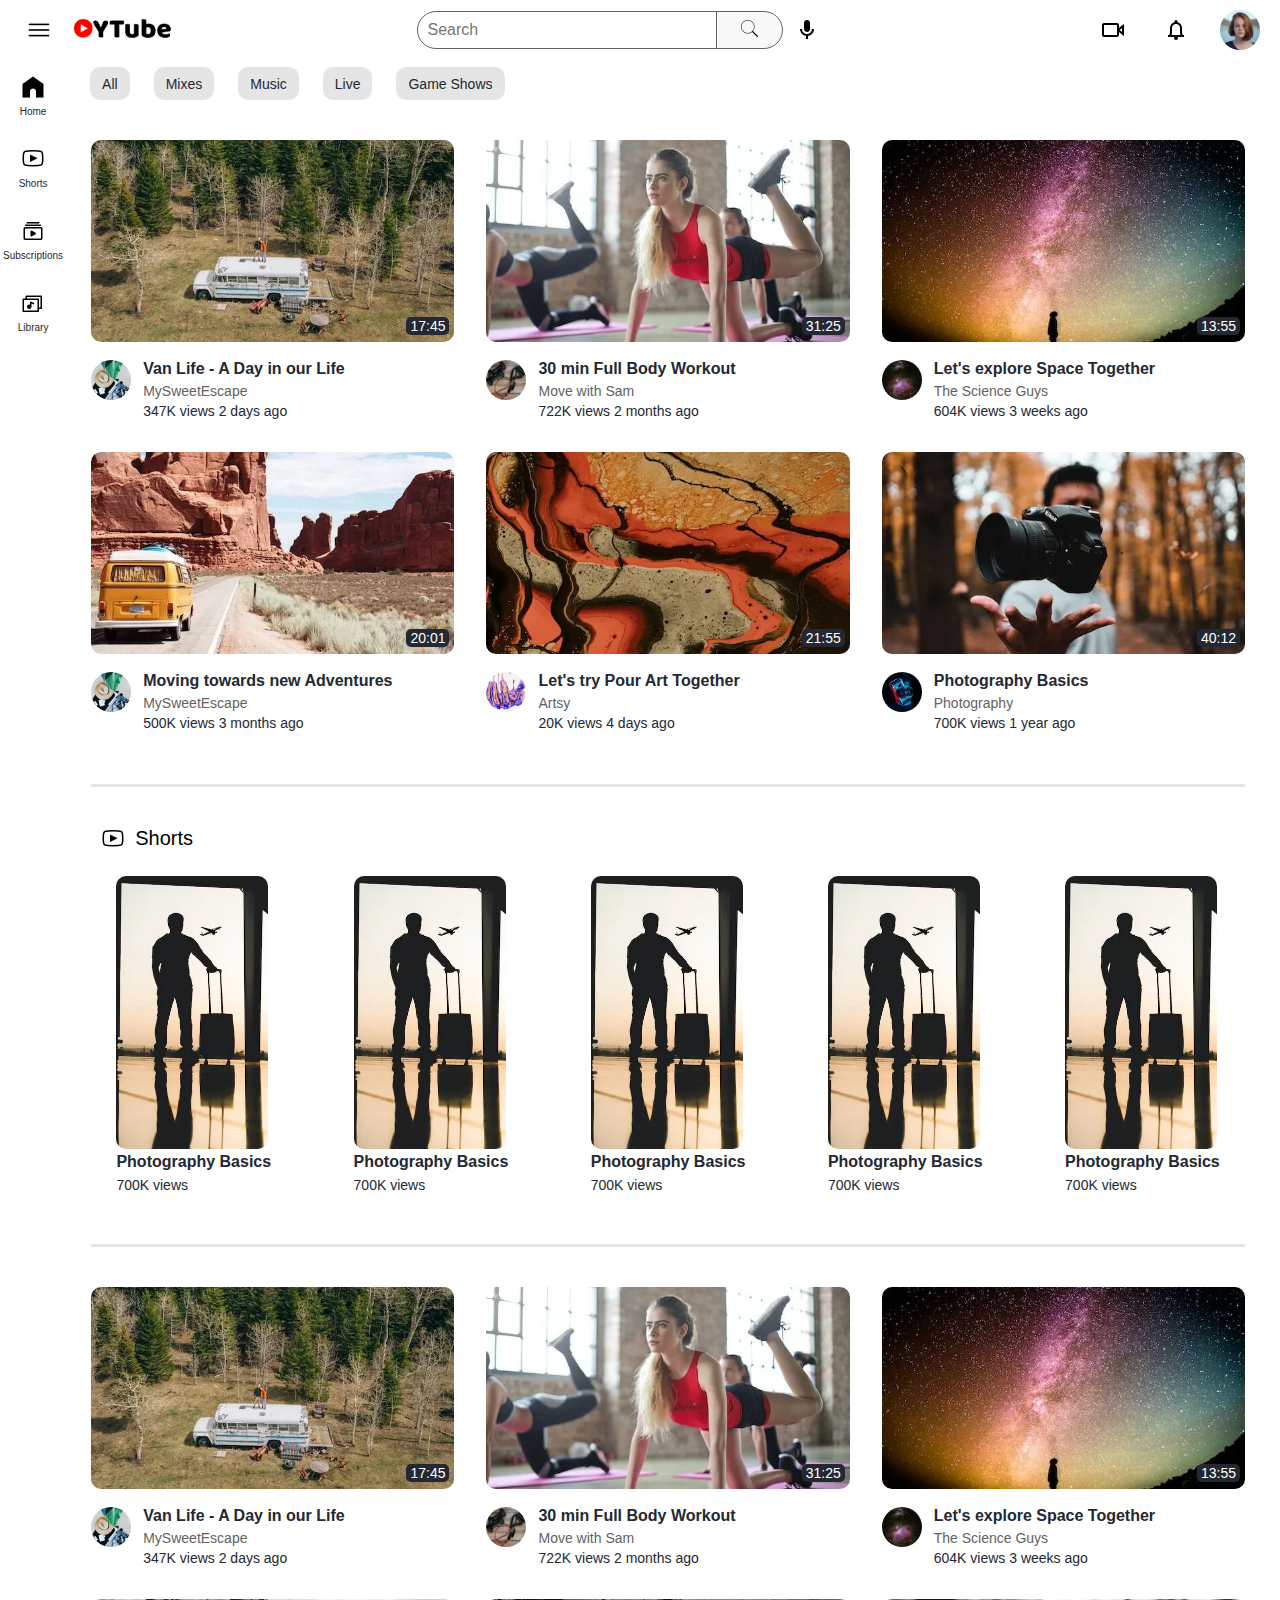
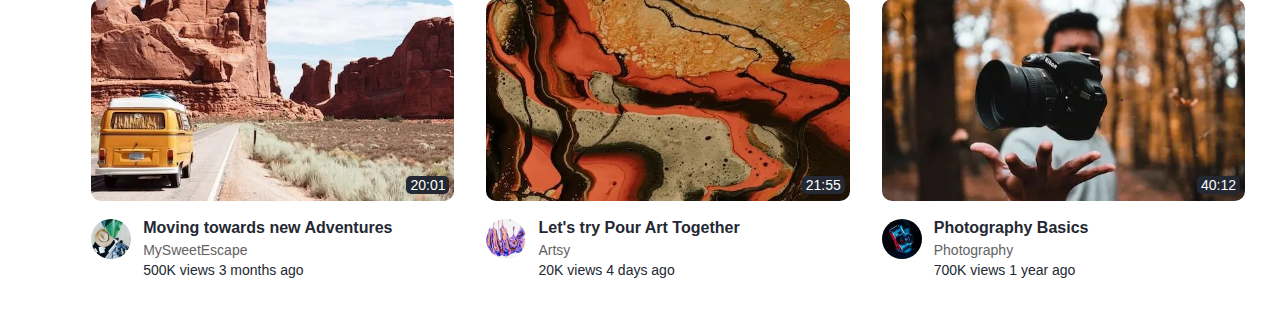
==== commit fd5e3cbf: "Change a thumbnail img" ====
--- a/index.html
+++ b/index.html
@@ -599,7 +599,7 @@
                         <div class="thumbnail">
                             <a href="video.html">
                                 <picture>
-                                    <source srcset="images/thumbnail2.webp" type="image/webp">
+                                    <source srcset="images/thumbnail1.webp" type="image/webp">
                                     <img src="images/thumbnail1.jpg" alt="">
                                 </picture> 
                                 <div class="thumbnail-overlay">
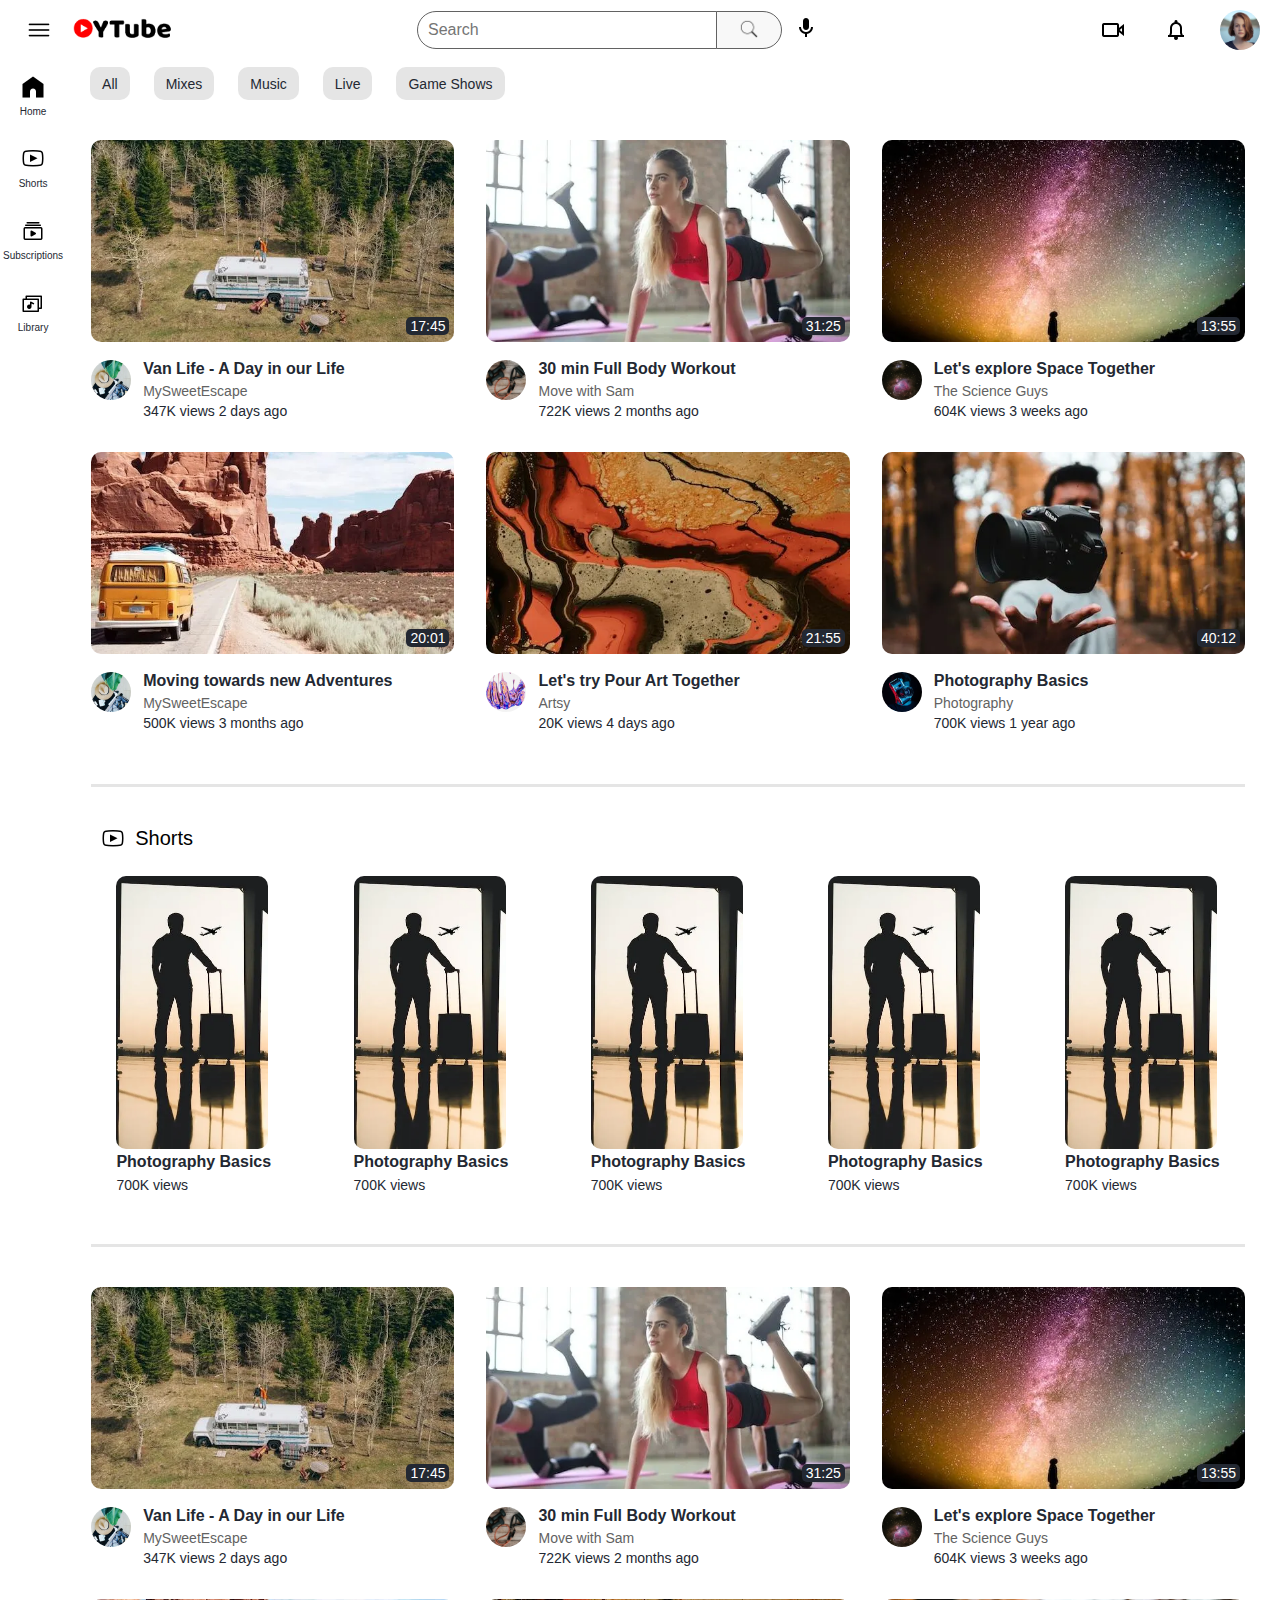
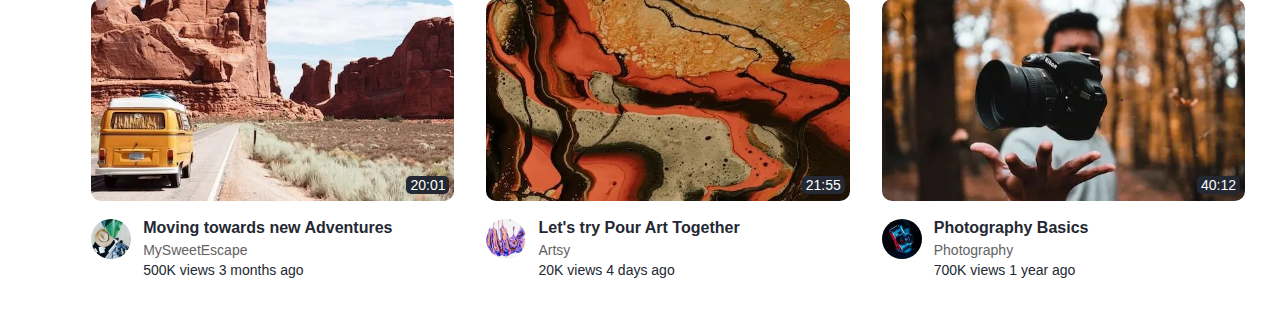
==== commit 926331d1: "Add explicit icon dimensions" ====
--- a/index.html
+++ b/index.html
@@ -26,10 +26,19 @@
             display:none;
         }
 
-
         a {
             color: #232832;
             text-decoration: none;
+        }
+
+        .icon {
+            width: 24px;
+            height: 24px;
+        }
+
+        .menu-icon {
+            width: 38px;
+            height: 38px;
         }
 
         .overlay {
@@ -73,6 +82,7 @@
 
         .logo {
             width: 100px;
+            height: 34px;
             margin-left: 15px;
             cursor: pointer;
         }
@@ -111,7 +121,7 @@
         }
 
         .nav-middle button img {
-            padding: 0 10px;
+            margin: 0 10px;
         }
 
 
@@ -132,7 +142,7 @@
             margin-left: 25px;
         }
 
-        .user-icon {
+        /*.user-icon {
             width: 40px;
             height: 40px;
             position: relative;
@@ -145,6 +155,20 @@
             height: 100%;
             width: auto;
             margin-left: -25%;
+        }*/
+
+        .user-icon {
+            width: 40px;
+            position: relative;
+            overflow: hidden;
+            border-radius: 50%;
+            margin-left: 25px;
+        }
+
+        .user-icon img {
+            height: 40px;
+            width: auto;
+            margin-left: -25%;
         }
 
 
@@ -163,7 +187,7 @@
             padding-top: 20px;
         }
 
-        .icon {
+        .small-sb-icon {
             display: flex;
             flex-direction: column;
             align-items: center;
@@ -172,7 +196,7 @@
             border-radius: 5px;
         }
 
-        .icon img {
+        .small-sb-icon img {
             margin-bottom: 7px;
             width: 24px;
             height: 24px;
@@ -212,10 +236,8 @@
             border-radius: 8px;
         }
 
-        .links a img {
+        .links .icon {
             margin-right: 24px;
-            width: 24px;
-            height: auto;
         }
 
         hr {
@@ -459,15 +481,16 @@
             <div class="search-box">
                 <input type="text" placeholder="Search">
             </div>
-            <button><img src="images/icons8-search.png" alt="search"></button>
-            <img src="images/microphone-icon.png" alt="" class="round-icon">
+            <!--<button><img src="images/icons8-search.png" alt="search"></button>-->
+            <div><button><img src="images/icons8-search.png" alt="search" class="icon"></button></div>
+            <div class="round-icon"><img src="images/microphone-icon.png" alt="" class="icon"></div>
 
         </div>
 
         <div class="nav-right">
             <ul>
-                <li class="round-icon"><img src="images/video-icon.png" alt=""></li>
-                <li class="round-icon"><img src="images/bell-icon.png" alt=""></li>
+                <li class="round-icon"><img src="images/video-icon.png" alt="" class="icon"></li>
+                <li class="round-icon"><img src="images/bell-icon.png" alt="" class="icon"></li>
             </ul>
             <div class="user-icon">
                 <!--if browser supports WebP format, use that image; otherwise falls back to jpg version-->
@@ -485,10 +508,10 @@
         
         <!-- LEFT SIDEBAR OPT 1 -->
         <div class="left-sidebar-small">
-            <a class="icon" href="#"><img src="images/home.png" alt="">Home</a>
-            <a class="icon" href="#"><img src="images/shorts.png" alt="">Shorts</a>
-            <a class="icon" href="#"><img src="images/subscriptions.png" alt="">Subscriptions</a>
-            <a class="icon" href="#"><img src="images/library.png" alt="">Library</a>
+            <a class="small-sb-icon" href="#"><img src="images/home.png" alt="">Home</a>
+            <a class="small-sb-icon" href="#"><img src="images/shorts.png" alt="">Shorts</a>
+            <a class="small-sb-icon" href="#"><img src="images/subscriptions.png" alt="">Subscriptions</a>
+            <a class="small-sb-icon" href="#"><img src="images/library.png" alt="">Library</a>
         </div>
         
         <!-- LEFT SIDEBAR OPT 2 -->
@@ -499,73 +522,73 @@
             </div>
 
             <div class="links">
-                <a href="#" class="bold"><img src="images/home.png" alt="">Home</a>
-                <a href="#"><img src="images/shorts.png" alt="">Shorts</a>
-                <a href="#"><img src="images/subscriptions.png" alt="">Subscriptions</a>
+                <a href="#" class="bold"><img src="images/home.png" alt="" class="icon">Home</a>
+                <a href="#"><img src="images/shorts.png" alt="" class="icon">Shorts</a>
+                <a href="#"><img src="images/subscriptions.png" alt="" class="icon">Subscriptions</a>
             </div>
             <hr>
             <div id="playlists" class="links">
-                <a href="#"><img src="images/library.png" alt="">Library</a>
-                <a href="#"><img src="images/history.png" alt="">History</a>
-                <a href="#"><img src="images/videos.png" alt="">Your Videos</a>
-                <a href="#"><img src="images/watchlater.png" alt="">Watch later</a>
-                <a href="#"><img src="images/like.png" alt="">Liked videos</a>
-                <a id="show-playlists" onclick="showPlaylists()" href="#"><img src="images/arrow-down.png" alt="">Show more</a>
-                <a class="playl hidden" href="#"><img src="images/playlist.png" alt="">My Playlist 1</a>
-                <a class="playl hidden" href="#"><img src="images/playlist.png" alt="">My Playlist 2</a>
-                <a class="playl hidden" href="#"><img src="images/playlist.png" alt="">My Playlist 3</a>
+                <a href="#"><img src="images/library.png" alt="" class="icon">Library</a>
+                <a href="#"><img src="images/history.png" alt="" class="icon">History</a>
+                <a href="#"><img src="images/videos.png" alt="" class="icon">Your Videos</a>
+                <a href="#"><img src="images/watchlater.png" alt="" class="icon">Watch later</a>
+                <a href="#"><img src="images/like.png" alt="" class="icon">Liked videos</a>
+                <a id="show-playlists" onclick="showPlaylists()" href="#"><img src="images/arrow-down.png" alt="" class="icon">Show more</a>
+                <a class="playl hidden" href="#"><img src="images/playlist.png" alt="" class="icon">My Playlist 1</a>
+                <a class="playl hidden" href="#"><img src="images/playlist.png" alt="" class="icon">My Playlist 2</a>
+                <a class="playl hidden" href="#"><img src="images/playlist.png" alt="" class="icon">My Playlist 3</a>
             </div>
             <hr>
             <div id="subscriptions" class="links">
                 <p>Subscriptions</p>
                 <a href="#"><picture>
                     <source srcset="images/channel1.webp" type="image/webp">
-                    <img src="images/channel1.jpg" alt="" class="subscription-img">
+                    <img src="images/channel1.jpg" alt="" class="icon subscription-img">
                 </picture>Artsy</a>
                 <a href="#"><picture>
                     <source srcset="images/channel2.webp" type="image/webp">
-                    <img src="images/channel2.jpg" alt="" class="subscription-img">
+                    <img src="images/channel2.jpg" alt="" class="icon subscription-img">
                 </picture>Photography</a>
                 <a href="#"><picture>
                     <source srcset="images/channel3.webp" type="image/webp">
-                    <img src="images/channel3.jpg" alt="" class="subscription-img">
+                    <img src="images/channel3.jpg" alt="" class="icon subscription-img">
                 </picture>The Science Guys</a>
                 <a href="#"><picture>
                     <source srcset="images/channel4.webp" type="image/webp">
-                    <img src="images/channel4.jpg" alt="" class="subscription-img">
+                    <img src="images/channel4.jpg" alt="" class="icon subscription-img">
                 </picture>Digitalz</a>
-                <a id="show-subscript" onclick="showSubscriptions()" href="#"><img src="images/arrow-down.png" alt="">Show 2 more</a>
+                <a id="show-subscript" onclick="showSubscriptions()" href="#"><img src="images/arrow-down.png" alt="" class="icon">Show 2 more</a>
                 <a class="subscript hidden" href="#"><picture>
                     <source srcset="images/channel5.webp" type="image/webp">
-                    <img src="images/channel5.jpg" alt="" class="subscription-img">
+                    <img src="images/channel5.jpg" alt="" class="icon subscription-img">
                 </picture>MySweetEscape</a>
                 <a class="subscript hidden" href="#"><picture>
                     <source srcset="images/channel6.webp" type="image/webp">
-                    <img src="images/channel6.jpg" alt="" class="subscription-img">
+                    <img src="images/channel6.jpg" alt="" class="icon subscription-img">
                 </picture>Move with Sam</a>
             </div>
             <hr>
             <div class="links">
                 <p>Explore</p>
-                <a href="#"><img src="images/trending.png" alt="">Trending</a>
-                <a href="#"><img src="images/music.png" alt="">Music</a>
-                <a href="#"><img src="images/gaming.png" alt="">Gaming</a>
-                <a href="#"><img src="images/sports.png" alt="">Sports</a>
+                <a href="#"><img src="images/trending.png" alt="" class="icon">Trending</a>
+                <a href="#"><img src="images/music.png" alt="" class="icon">Music</a>
+                <a href="#"><img src="images/gaming.png" alt="" class="icon">Gaming</a>
+                <a href="#"><img src="images/sports.png" alt="" class="icon">Sports</a>
             </div>
             <hr>
             <div class="links">
                 <p>More from YTube</p>
-                <a href="#"><img src="images/yt-premium.png" alt="">YTube Premium</a>
-                <a href="#"><img src="images/yt-studio.png" alt="">YTube Studio</a>
-                <a href="#"><img src="images/yt-music.png" alt="">YTube Music</a>
-                <a href="#"><img src="images/yt-kids.png" alt="">YTube Kids</a>
+                <a href="#"><img src="images/yt-premium.png" alt="" class="icon">YTube Premium</a>
+                <a href="#"><img src="images/yt-studio.png" alt="" class="icon">YTube Studio</a>
+                <a href="#"><img src="images/yt-music.png" alt="" class="icon">YTube Music</a>
+                <a href="#"><img src="images/yt-kids.png" alt="" class="icon">YTube Kids</a>
             </div>
             <hr>
             <div class="links">
-                <a href="#"><img src="images/settings.png" alt="">Settings</a>
-                <a href="#"><img src="images/report.png" alt="">Report history</a>
-                <a href="#"><img src="images/help.png" alt="">Help</a>
-                <a href="#"><img src="images/feedback.png" alt="">Send feedback</a>
+                <a href="#"><img src="images/settings.png" alt="" class="icon">Settings</a>
+                <a href="#"><img src="images/report.png" alt="" class="icon">Report history</a>
+                <a href="#"><img src="images/help.png" alt="" class="icon">Help</a>
+                <a href="#"><img src="images/feedback.png" alt="" class="icon">Send feedback</a>
             </div>
             <hr>
             <div class="footer links">
@@ -811,7 +834,7 @@
                 <!-- Shorts -->
                 <div class="shorts-container">
                     <div class="section-title">
-                        <img src="images/shorts.png" alt="">
+                        <img src="images/shorts.png" alt="" class="icon">
                     <span>Shorts</span>
                     </div>
                     <div class="shorts-gallery">
